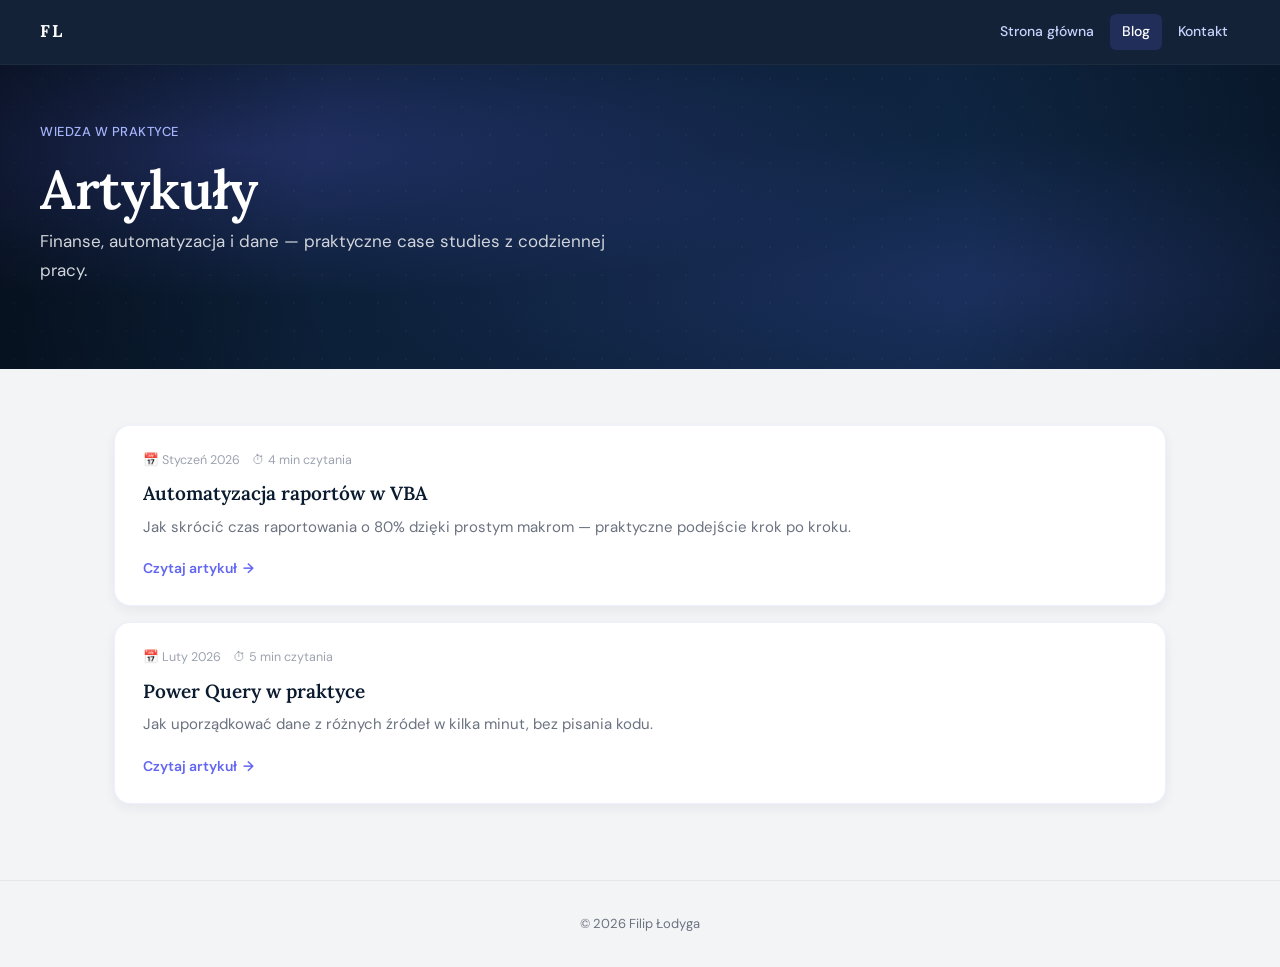
==== blog.html @ 4cefb719 "Add files via upload" ====
<!DOCTYPE html>
<html lang="pl">
<head>
    <meta charset="UTF-8">
    <meta name="viewport" content="width=device-width, initial-scale=1.0">
    <title>Blog | Filip Łodyga</title>
    <link rel="stylesheet" href="style.css">
</head>
<body>

<nav>
    <a href="index.html" class="logo">FL</a>
    <div class="menu" id="nav-menu">
        <a href="index.html">Strona główna</a>
        <a href="blog.html" class="active">Blog</a>
        <a href="index.html#contact">Kontakt</a>
    </div>
    <button class="nav-toggle" id="nav-toggle" aria-label="Otwórz menu">
        <span></span><span></span><span></span>
    </button>
</nav>

<header class="hero" style="padding: 56px 40px 52px;">
    <div class="hero-content">
        <p class="subtitle">Wiedza w praktyce</p>
        <h1>Artykuły</h1>
        <p class="hero-desc">Finanse, automatyzacja i dane — praktyczne case studies z codziennej pracy.</p>
    </div>
</header>

<section>
    <div class="blog-list">

        <div class="post-card fade-in">
            <div class="post-card-body">
                <div class="post-meta">
                    <span>📅 Styczeń 2026</span>
                    <span>⏱ 4 min czytania</span>
                </div>
                <h3>Automatyzacja raportów w VBA</h3>
                <p>Jak skrócić czas raportowania o 80% dzięki prostym makrom — praktyczne podejście krok po kroku.</p>
                <a href="posts/post1.html" class="read-more">Czytaj artykuł</a>
            </div>
        </div>

        <div class="post-card fade-in">
            <div class="post-card-body">
                <div class="post-meta">
                    <span>📅 Luty 2026</span>
                    <span>⏱ 5 min czytania</span>
                </div>
                <h3>Power Query w praktyce</h3>
                <p>Jak uporządkować dane z różnych źródeł w kilka minut, bez pisania kodu.</p>
                <a href="posts/post2.html" class="read-more">Czytaj artykuł</a>
            </div>
        </div>

    </div>
</section>

<footer>
    © 2026 Filip Łodyga
</footer>

<a href="#" class="back-to-top" id="back-to-top" aria-label="Wróć na górę">↑</a>

<script>
    const toggle = document.getElementById('nav-toggle');
    const menu = document.getElementById('nav-menu');
    toggle.addEventListener('click', () => menu.classList.toggle('open'));
    menu.querySelectorAll('a').forEach(l => l.addEventListener('click', () => menu.classList.remove('open')));

    const backBtn = document.getElementById('back-to-top');
    window.addEventListener('scroll', () => backBtn.classList.toggle('visible', window.scrollY > 300));

    const obs = new IntersectionObserver(entries => {
        entries.forEach((e, i) => {
            if (e.isIntersecting) { setTimeout(() => e.target.classList.add('visible'), i * 100); obs.unobserve(e.target); }
        });
    }, { threshold: 0.1 });
    document.querySelectorAll('.fade-in').forEach(el => obs.observe(el));
</script>

</body>
</html>
---- style.css ----
/* =========================
   FONTS
========================= */
@import url('https://fonts.googleapis.com/css2?family=Lora:ital,wght@0,400;0,600;1,400&family=DM+Sans:wght@300;400;500;600&display=swap');

/* =========================
   VARIABLES
========================= */
:root {
    --navy:   #0A1A2F;
    --navy2:  #102a4a;
    --indigo: #6366F1;
    --indigo-dark: #4f46e5;
    --bg:     #F3F4F6;
    --white:  #ffffff;
    --muted:  #6b7280;
    --border: rgba(99,102,241,0.10);
    --shadow-sm: 0 4px 12px rgba(10,26,47,0.06);
    --shadow-md: 0 10px 30px rgba(10,26,47,0.09);
    --shadow-lg: 0 18px 48px rgba(10,26,47,0.13);
    --radius-sm: 10px;
    --radius-md: 16px;
    --radius-lg: 22px;
    --transition: 0.28s cubic-bezier(0.4, 0, 0.2, 1);
}

/* =========================
   RESET & BASE
========================= */
*, *::before, *::after {
    box-sizing: border-box;
}

html {
    scroll-behavior: smooth;
}

body {
    margin: 0;
    font-family: 'DM Sans', 'Segoe UI', sans-serif;
    background: var(--bg);
    color: var(--navy);
    line-height: 1.7;
    font-size: 16px;
}

/* =========================
   NAV
========================= */
nav {
    position: sticky;
    top: 0;
    background: rgba(10, 26, 47, 0.96);
    backdrop-filter: blur(12px);
    -webkit-backdrop-filter: blur(12px);
    padding: 14px 40px;
    display: flex;
    justify-content: space-between;
    align-items: center;
    z-index: 1000;
    border-bottom: 1px solid rgba(255,255,255,0.04);
}

.logo {
    color: white;
    font-weight: 700;
    font-size: 17px;
    letter-spacing: 2px;
    font-family: 'Lora', Georgia, serif;
    text-decoration: none;
}

.menu {
    display: flex;
    align-items: center;
    gap: 4px;
}

.menu a {
    color: #c7d2fe;
    padding: 6px 12px;
    border-radius: 6px;
    text-decoration: none;
    font-size: 14px;
    font-weight: 500;
    transition: var(--transition);
}

.menu a:hover,
.menu a.active {
    color: white;
    background: rgba(99,102,241,0.18);
}

/* Hamburger (mobile) */
.nav-toggle {
    display: none;
    flex-direction: column;
    gap: 5px;
    cursor: pointer;
    padding: 4px;
    background: none;
    border: none;
}

.nav-toggle span {
    display: block;
    width: 22px;
    height: 2px;
    background: white;
    border-radius: 2px;
    transition: var(--transition);
}

/* =========================
   HERO
========================= */
.hero {
    position: relative;
    padding: 80px 40px 72px;
    background:
        radial-gradient(ellipse at 18% 28%, rgba(99,102,241,0.25), transparent 48%),
        radial-gradient(ellipse at 80% 72%, rgba(99,102,241,0.16), transparent 48%),
        linear-gradient(130deg, #0A1A2F 0%, #102a4a 100%);
    color: white;
    overflow: hidden;
}

.hero::before {
    content: "";
    position: absolute;
    inset: 0;
    background-image: radial-gradient(rgba(255,255,255,0.03) 1px, transparent 1px);
    background-size: 28px 28px;
    pointer-events: none;
}

.hero::after {
    content: "";
    position: absolute;
    inset: 0;
    background: radial-gradient(circle at center, transparent 50%, rgba(0,0,0,0.4));
    pointer-events: none;
}

.hero-content {
    position: relative;
    z-index: 1;
    max-width: 700px;
}

.hero h1 {
    font-family: 'Lora', Georgia, serif;
    font-size: clamp(36px, 5vw, 54px);
    margin: 0 0 6px;
    font-weight: 600;
    letter-spacing: -0.5px;
    line-height: 1.15;
}

.subtitle {
    font-size: 16px;
    color: #a5b4fc;
    letter-spacing: 0.5px;
    font-weight: 500;
    margin: 0 0 16px;
    text-transform: uppercase;
    font-size: 13px;
}

.hero-desc {
    margin: 0 0 32px;
    max-width: 580px;
    color: #d1d5db;
    font-size: 17px;
    line-height: 1.7;
}

.hero-actions {
    display: flex;
    gap: 12px;
    flex-wrap: wrap;
}

.btn-primary {
    display: inline-block;
    padding: 12px 24px;
    background: var(--indigo);
    color: white;
    border-radius: var(--radius-sm);
    text-decoration: none;
    font-weight: 600;
    font-size: 15px;
    transition: var(--transition);
    border: 2px solid transparent;
}

.btn-primary:hover {
    background: var(--indigo-dark);
    transform: translateY(-2px);
    box-shadow: 0 8px 24px rgba(99,102,241,0.4);
}

.btn-outline {
    display: inline-block;
    padding: 12px 24px;
    background: transparent;
    color: white;
    border-radius: var(--radius-sm);
    text-decoration: none;
    font-weight: 600;
    font-size: 15px;
    border: 2px solid rgba(255,255,255,0.25);
    transition: var(--transition);
}

.btn-outline:hover {
    border-color: rgba(255,255,255,0.6);
    background: rgba(255,255,255,0.07);
}

/* =========================
   SECTIONS
========================= */
section {
    max-width: 1100px;
    margin: 0 auto;
    padding: 56px 24px;
}

section + section {
    padding-top: 0;
}

/* =========================
   HEADINGS
========================= */
h2 {
    font-family: 'Lora', Georgia, serif;
    font-size: 26px;
    font-weight: 600;
    margin: 0 0 24px;
    color: var(--navy);
    letter-spacing: -0.3px;
}

h3 {
    font-size: 16px;
    font-weight: 600;
    margin: 0 0 8px;
}

/* =========================
   CARDS
========================= */
.card {
    background: var(--white);
    padding: 24px;
    border-radius: var(--radius-md);
    border: 1px solid var(--border);
    box-shadow: var(--shadow-sm);
    transition: var(--transition);
}

.card:hover {
    transform: translateY(-3px);
    box-shadow: var(--shadow-md);
    border-color: rgba(99,102,241,0.18);
}

.card p {
    margin: 0 0 12px;
    color: #374151;
}

.card p:last-child {
    margin-bottom: 0;
}

/* =========================
   PANEL (alias)
========================= */
.panel {
    background: var(--white);
    padding: 32px;
    border-radius: var(--radius-lg);
    box-shadow: var(--shadow-md);
    border: 1px solid var(--border);
}

/* =========================
   GRID
========================= */
.grid {
    display: grid;
    grid-template-columns: repeat(auto-fit, minmax(220px, 1fr));
    gap: 16px;
}

/* =========================
   ABOUT SECTION
========================= */
#about .card {
    font-size: 15.5px;
    line-height: 1.75;
}

/* =========================
   SKILLS
========================= */
.skills {
    display: flex;
    flex-wrap: wrap;
    gap: 8px;
}

.skills span {
    background: #eef0f8;
    color: var(--navy);
    padding: 7px 14px;
    border-radius: 8px;
    font-size: 13.5px;
    font-weight: 500;
    border: 1px solid var(--border);
    cursor: default;
    transition: var(--transition);
}

.skills span:hover {
    background: var(--indigo);
    color: white;
    transform: translateY(-2px);
    box-shadow: 0 4px 12px rgba(99,102,241,0.3);
    border-color: transparent;
}

/* =========================
   BLOG LIST
========================= */
.blog-list {
    display: grid;
    gap: 16px;
}

.post-card {
    background: var(--white);
    padding: 24px 28px;
    border-radius: var(--radius-md);
    border: 1px solid var(--border);
    box-shadow: var(--shadow-sm);
    transition: var(--transition);
    display: flex;
    justify-content: space-between;
    align-items: flex-start;
    gap: 20px;
}

.post-card:hover {
    transform: translateY(-3px);
    border-color: rgba(99,102,241,0.25);
    box-shadow: var(--shadow-md);
}

.post-card-body {
    flex: 1;
}

.post-card h3 {
    font-family: 'Lora', Georgia, serif;
    font-size: 19px;
    font-weight: 600;
    margin: 0 0 8px;
    color: var(--navy);
    line-height: 1.35;
}

.post-card p {
    margin: 0 0 14px;
    color: var(--muted);
    font-size: 15px;
}

.post-meta {
    font-size: 12.5px;
    color: #9ca3af;
    margin-bottom: 10px !important;
    display: flex;
    gap: 12px;
}

.post-card a.read-more {
    display: inline-flex;
    align-items: center;
    gap: 6px;
    color: var(--indigo);
    text-decoration: none;
    font-weight: 600;
    font-size: 14px;
    transition: var(--transition);
}

.post-card a.read-more:hover {
    gap: 10px;
}

.post-card a.read-more::after {
    content: "→";
    transition: var(--transition);
}

/* =========================
   CONTACT
========================= */
.contact {
    display: flex;
    align-items: center;
    gap: 32px;
    flex-wrap: wrap;
}

.contact-info {
    flex: 1;
    min-width: 220px;
}

.contact-info p {
    margin: 0 0 10px;
    font-size: 15.5px;
}

.contact a.linkedin-btn {
    display: inline-block;
    margin-top: 6px;
    padding: 11px 20px;
    background: var(--indigo);
    color: white;
    border-radius: var(--radius-sm);
    text-decoration: none;
    font-weight: 600;
    font-size: 14px;
    transition: var(--transition);
}

.contact a.linkedin-btn:hover {
    background: var(--indigo-dark);
    transform: translateY(-2px);
    box-shadow: 0 6px 20px rgba(99,102,241,0.35);
}

/* =========================
   ARTICLE (POST PAGES)
========================= */
.article-header {
    background: linear-gradient(130deg, #0A1A2F, #102a4a);
    color: white;
    padding: 56px 40px 48px;
    position: relative;
    overflow: hidden;
}

.article-header::before {
    content: "";
    position: absolute;
    inset: 0;
    background-image: radial-gradient(rgba(255,255,255,0.025) 1px, transparent 1px);
    background-size: 28px 28px;
    pointer-events: none;
}

.article-header .breadcrumb {
    position: relative;
    z-index: 1;
    font-size: 13px;
    color: #a5b4fc;
    margin-bottom: 18px;
    display: flex;
    gap: 8px;
    align-items: center;
}

.article-header .breadcrumb a {
    color: #a5b4fc;
    text-decoration: none;
    transition: var(--transition);
}

.article-header .breadcrumb a:hover { color: white; }

.article-header h1 {
    position: relative;
    z-index: 1;
    font-family: 'Lora', Georgia, serif;
    font-size: clamp(26px, 4vw, 38px);
    font-weight: 600;
    margin: 0 0 14px;
    max-width: 720px;
    line-height: 1.25;
}

.article-header .article-meta {
    position: relative;
    z-index: 1;
    color: #9ca3af;
    font-size: 13.5px;
    display: flex;
    gap: 16px;
}

.article-body {
    max-width: 740px;
    margin: 0 auto;
    padding: 52px 24px 80px;
}

.article-body p {
    font-size: 16.5px;
    color: #374151;
    line-height: 1.8;
    margin: 0 0 20px;
}

.article-body h3 {
    font-family: 'Lora', Georgia, serif;
    font-size: 21px;
    font-weight: 600;
    margin: 40px 0 14px;
    color: var(--navy);
}

.article-body h3:first-of-type {
    margin-top: 8px;
}

/* Result highlight box */
.result-box {
    background: linear-gradient(135deg, #eef2ff, #f0fdf4);
    border: 1px solid rgba(99,102,241,0.18);
    border-radius: var(--radius-md);
    padding: 20px 24px;
    margin: 32px 0;
}

.result-box p {
    margin: 0;
    font-weight: 500;
    color: var(--navy);
    font-size: 16px !important;
}

/* =========================
   PROGRESS BAR (ARTICLES)
========================= */
.reading-progress {
    position: fixed;
    top: 0;
    left: 0;
    height: 3px;
    background: var(--indigo);
    z-index: 9999;
    transition: width 0.1s linear;
    width: 0%;
}

/* =========================
   BACK TO TOP
========================= */
.back-to-top {
    position: fixed;
    bottom: 32px;
    right: 32px;
    width: 44px;
    height: 44px;
    background: var(--navy);
    color: white;
    border: none;
    border-radius: 50%;
    cursor: pointer;
    font-size: 18px;
    display: flex;
    align-items: center;
    justify-content: center;
    opacity: 0;
    transform: translateY(12px);
    transition: var(--transition);
    box-shadow: 0 4px 16px rgba(10,26,47,0.25);
    z-index: 500;
    text-decoration: none;
}

.back-to-top.visible {
    opacity: 1;
    transform: translateY(0);
}

.back-to-top:hover {
    background: var(--indigo);
}

/* =========================
   FADE-IN ANIMATION
========================= */
.fade-in {
    opacity: 0;
    transform: translateY(20px);
    transition: opacity 0.55s ease, transform 0.55s ease;
}

.fade-in.visible {
    opacity: 1;
    transform: translateY(0);
}

/* =========================
   FOOTER
========================= */
footer {
    text-align: center;
    padding: 32px 24px;
    font-size: 13px;
    color: var(--muted);
    border-top: 1px solid #e5e7eb;
    margin-top: 20px;
}

/* =========================
   RESPONSIVE — TABLET
========================= */
@media (max-width: 768px) {
    nav {
        padding: 14px 20px;
    }

    .menu {
        display: none;
        flex-direction: column;
        position: absolute;
        top: 56px;
        left: 0;
        right: 0;
        background: rgba(10,26,47,0.98);
        padding: 16px 20px 20px;
        gap: 2px;
        border-bottom: 1px solid rgba(255,255,255,0.06);
    }

    .menu.open {
        display: flex;
    }

    .menu a {
        padding: 10px 14px;
        width: 100%;
    }

    .nav-toggle {
        display: flex;
    }

    .hero {
        padding: 56px 20px 52px;
    }

    .hero h1 {
        font-size: 34px;
    }

    section {
        padding: 40px 16px;
    }

    .post-card {
        flex-direction: column;
        gap: 12px;
    }

    .contact {
        flex-direction: column;
        gap: 16px;
    }

    .article-header {
        padding: 40px 20px 36px;
    }

    .back-to-top {
        bottom: 20px;
        right: 20px;
    }
}

/* =========================
   RESPONSIVE — MOBILE
========================= */
@media (max-width: 480px) {
    .hero-actions {
        flex-direction: column;
    }

    .btn-primary,
    .btn-outline {
        text-align: center;
    }

    h2 {
        font-size: 22px;
    }

    .grid {
        grid-template-columns: 1fr;
    }
}
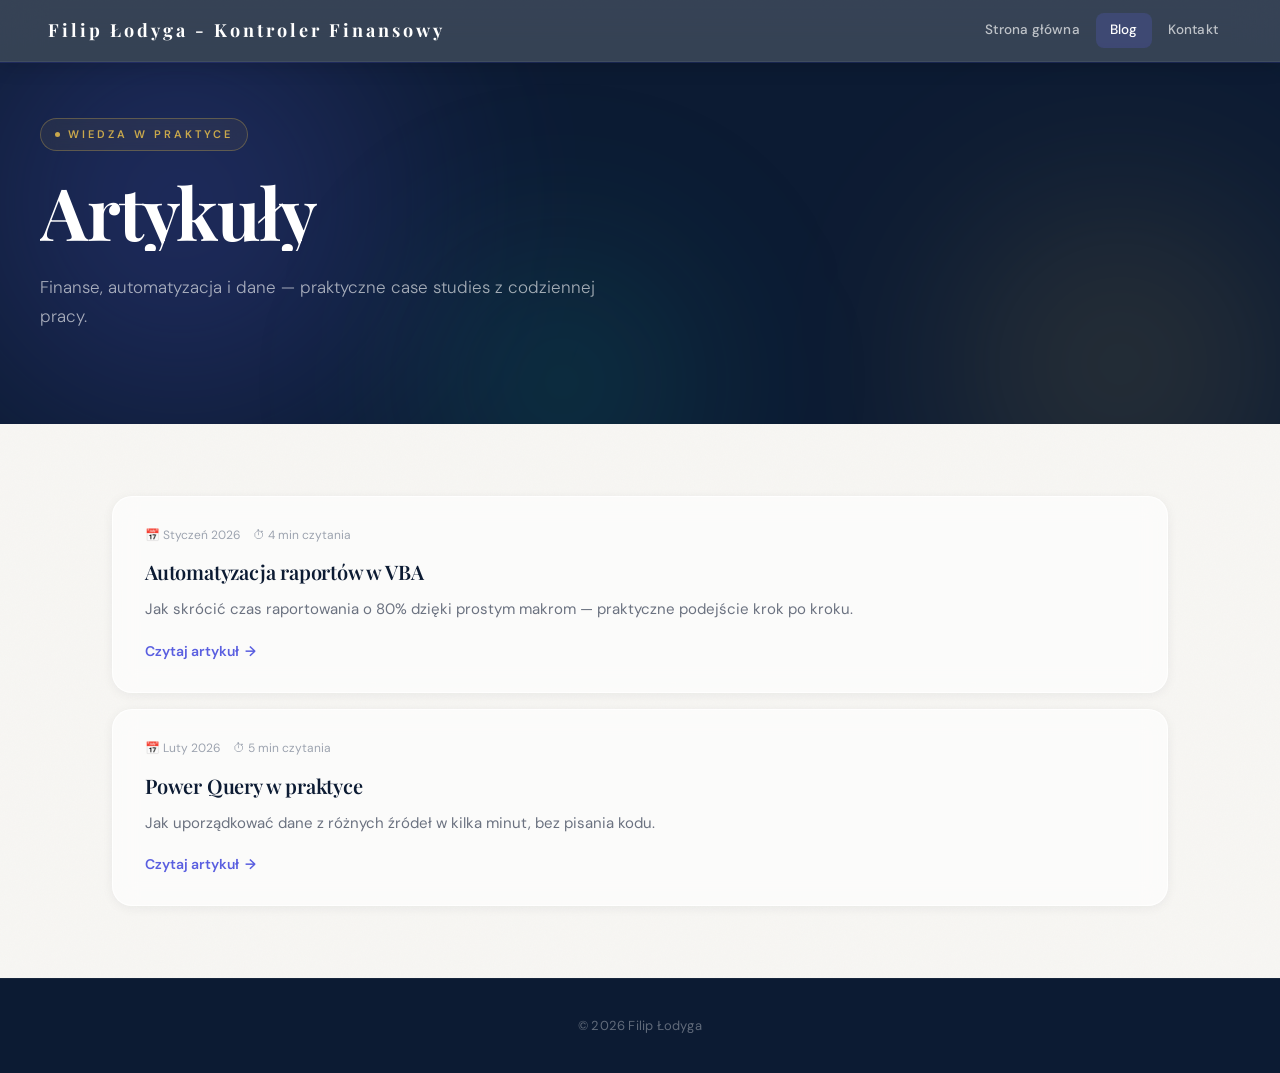
==== commit a1b59abd: "Update blog.html" ====
--- a/blog.html
+++ b/blog.html
@@ -9,7 +9,7 @@
 <body>
 
 <nav>
-    <a href="index.html" class="logo">FL</a>
+    <a href="index.html" class="logo">Filip Łodyga - Kontroler Finansowy</a>
     <div class="menu" id="nav-menu">
         <a href="index.html">Strona główna</a>
         <a href="blog.html" class="active">Blog</a>
--- a/style.css
+++ b/style.css
@@ -1,711 +1,1066 @@
-/* =========================
-   FONTS
-========================= */
-@import url('https://fonts.googleapis.com/css2?family=Lora:ital,wght@0,400;0,600;1,400&family=DM+Sans:wght@300;400;500;600&display=swap');
-
-/* =========================
-   VARIABLES
-========================= */
+/* ═══════════════════════════════════════════════════════════════
+   FONTS — Playfair Display + DM Sans (refined editorial pairing)
+═══════════════════════════════════════════════════════════════ */
+@import url('https://fonts.googleapis.com/css2?family=Playfair+Display:ital,wght@0,500;0,700;1,500&family=DM+Sans:opsz,wght@9..40,300;9..40,400;9..40,500;9..40,600&display=swap');
+
+/* ═══════════════════════════════════════════════════════════════
+   DESIGN TOKENS
+═══════════════════════════════════════════════════════════════ */
 :root {
-    --navy:   #0A1A2F;
-    --navy2:  #102a4a;
-    --indigo: #6366F1;
-    --indigo-dark: #4f46e5;
-    --bg:     #F3F4F6;
-    --white:  #ffffff;
-    --muted:  #6b7280;
-    --border: rgba(99,102,241,0.10);
-    --shadow-sm: 0 4px 12px rgba(10,26,47,0.06);
-    --shadow-md: 0 10px 30px rgba(10,26,47,0.09);
-    --shadow-lg: 0 18px 48px rgba(10,26,47,0.13);
-    --radius-sm: 10px;
-    --radius-md: 16px;
-    --radius-lg: 22px;
-    --transition: 0.28s cubic-bezier(0.4, 0, 0.2, 1);
-}
-
-/* =========================
-   RESET & BASE
-========================= */
-*, *::before, *::after {
-    box-sizing: border-box;
-}
-
-html {
-    scroll-behavior: smooth;
-}
-
+    /* Core palette */
+    --ink:      #0C1B33;
+    --ink2:     #162840;
+    --bg:       #F7F6F3;           /* warm off-white, not cold gray */
+    --surface:  #FFFFFF;
+    --muted:    #6B7280;
+    --faint:    #ECEEF4;
+
+    /* Accents */
+    --indigo:       #5A5FE0;
+    --indigo-glow:  rgba(90,95,224,0.18);
+    --indigo-dark:  #4548C4;
+    --gold:         #C9A84C;       /* consulting premium accent */
+    --gold-light:   rgba(201,168,76,0.15);
+
+    /* Glass */
+    --glass-bg:     rgba(255,255,255,0.60);
+    --glass-border: rgba(255,255,255,0.80);
+
+    /* Shadows */
+    --sh-sm:  0 2px 12px rgba(12,27,51,0.06);
+    --sh-md:  0 8px 32px rgba(12,27,51,0.10);
+    --sh-lg:  0 20px 56px rgba(12,27,51,0.14);
+    --sh-xl:  0 32px 80px rgba(12,27,51,0.18);
+
+    /* Shape */
+    --r-sm:   8px;
+    --r-md:   14px;
+    --r-lg:   20px;
+    --r-xl:   28px;
+
+    /* Easing */
+    --ease:   cubic-bezier(0.4, 0, 0.2, 1);
+    --ease-out: cubic-bezier(0.0, 0, 0.2, 1);
+    --spring: cubic-bezier(0.34, 1.56, 0.64, 1);
+    --t:      0.30s;
+    --ts:     0.22s;
+}
+
+/* ═══════════════════════════════════════════════════════════════
+   RESET
+═══════════════════════════════════════════════════════════════ */
+*, *::before, *::after { box-sizing: border-box; margin: 0; padding: 0; }
+html { scroll-behavior: smooth; font-size: 16px; }
+
+/* ═══════════════════════════════════════════════════════════════
+   BODY — warm textured background
+═══════════════════════════════════════════════════════════════ */
 body {
-    margin: 0;
     font-family: 'DM Sans', 'Segoe UI', sans-serif;
-    background: var(--bg);
-    color: var(--navy);
+    background-color: var(--bg);
+    /* Subtle noise grain via SVG */
+    background-image:
+        url("data:image/svg+xml,%3Csvg xmlns='http://www.w3.org/2000/svg' width='300' height='300'%3E%3Cfilter id='n'%3E%3CfeTurbulence type='fractalNoise' baseFrequency='0.72' numOctaves='4' stitchTiles='stitch'/%3E%3C/filter%3E%3Crect width='300' height='300' filter='url(%23n)' opacity='0.025'/%3E%3C/svg%3E");
+    background-size: 300px 300px;
+    color: var(--ink);
     line-height: 1.7;
-    font-size: 16px;
-}
-
-/* =========================
-   NAV
-========================= */
+    -webkit-font-smoothing: antialiased;
+    -moz-osx-font-smoothing: grayscale;
+}
+
+/* ═══════════════════════════════════════════════════════════════
+   SELECTION COLOUR
+═══════════════════════════════════════════════════════════════ */
+::selection {
+    background: var(--indigo);
+    color: white;
+}
+
+/* ═══════════════════════════════════════════════════════════════
+   NAV — frosted glass
+═══════════════════════════════════════════════════════════════ */
 nav {
     position: sticky;
     top: 0;
-    background: rgba(10, 26, 47, 0.96);
-    backdrop-filter: blur(12px);
-    -webkit-backdrop-filter: blur(12px);
-    padding: 14px 40px;
+    z-index: 1000;
+    padding: 0 48px;
+    height: 62px;
     display: flex;
     justify-content: space-between;
     align-items: center;
-    z-index: 1000;
-    border-bottom: 1px solid rgba(255,255,255,0.04);
+    /* Frosted glass */
+    background: rgba(12, 27, 51, 0.82);
+    backdrop-filter: blur(20px) saturate(160%);
+    -webkit-backdrop-filter: blur(20px) saturate(160%);
+    border-bottom: 1px solid rgba(255,255,255,0.06);
+    /* Subtle bottom glow line */
+    box-shadow: 0 1px 0 rgba(90,95,224,0.18), 0 4px 20px rgba(0,0,0,0.15);
+    transition: background var(--t) var(--ease);
 }
 
 .logo {
-    color: white;
+    font-family: 'Playfair Display', Georgia, serif;
+    font-size: 18px;
     font-weight: 700;
-    font-size: 17px;
-    letter-spacing: 2px;
-    font-family: 'Lora', Georgia, serif;
+    letter-spacing: 3px;
+    color: #fff;
     text-decoration: none;
-}
+    /* Gold underline on hover */
+    position: relative;
+}
+.logo::after {
+    content: '';
+    position: absolute;
+    bottom: -2px; left: 0; right: 0;
+    height: 1.5px;
+    background: var(--gold);
+    transform: scaleX(0);
+    transform-origin: left;
+    transition: transform var(--t) var(--spring);
+}
+.logo:hover::after { transform: scaleX(1); }
 
 .menu {
     display: flex;
     align-items: center;
-    gap: 4px;
-}
-
+    gap: 2px;
+}
 .menu a {
-    color: #c7d2fe;
-    padding: 6px 12px;
-    border-radius: 6px;
+    color: rgba(255,255,255,0.68);
+    padding: 6px 14px;
+    border-radius: var(--r-sm);
     text-decoration: none;
-    font-size: 14px;
+    font-size: 13.5px;
     font-weight: 500;
-    transition: var(--transition);
-}
-
-.menu a:hover,
+    letter-spacing: 0.2px;
+    transition: color var(--ts) var(--ease), background var(--ts) var(--ease);
+}
+.menu a:hover {
+    color: #fff;
+    background: rgba(255,255,255,0.08);
+}
 .menu a.active {
-    color: white;
-    background: rgba(99,102,241,0.18);
-}
-
-/* Hamburger (mobile) */
+    color: #fff;
+    background: rgba(90,95,224,0.22);
+}
+
+/* Hamburger */
 .nav-toggle {
     display: none;
     flex-direction: column;
     gap: 5px;
     cursor: pointer;
-    padding: 4px;
+    padding: 6px;
     background: none;
     border: none;
 }
-
 .nav-toggle span {
     display: block;
-    width: 22px;
-    height: 2px;
-    background: white;
+    width: 22px; height: 2px;
+    background: rgba(255,255,255,0.85);
     border-radius: 2px;
-    transition: var(--transition);
-}
-
-/* =========================
-   HERO
-========================= */
+    transition: transform var(--t) var(--ease), opacity var(--t) var(--ease);
+}
+
+/* ═══════════════════════════════════════════════════════════════
+   HERO — Aurora animated background
+═══════════════════════════════════════════════════════════════ */
 .hero {
     position: relative;
-    padding: 80px 40px 72px;
-    background:
-        radial-gradient(ellipse at 18% 28%, rgba(99,102,241,0.25), transparent 48%),
-        radial-gradient(ellipse at 80% 72%, rgba(99,102,241,0.16), transparent 48%),
-        linear-gradient(130deg, #0A1A2F 0%, #102a4a 100%);
+    padding: 96px 48px 88px;
+    background: var(--ink);
     color: white;
     overflow: hidden;
-}
-
+    isolation: isolate;
+}
+
+/* Aurora orbs — animated blobs */
+.hero::before,
+.hero::after {
+    content: "";
+    position: absolute;
+    border-radius: 50%;
+    filter: blur(80px);
+    opacity: 0.55;
+    pointer-events: none;
+}
+/* Primary orb — indigo */
 .hero::before {
+    width: 680px; height: 680px;
+    background: radial-gradient(circle, rgba(90,95,224,0.55) 0%, transparent 70%);
+    top: -200px; left: -160px;
+    animation: orb-drift-a 14s ease-in-out infinite alternate;
+}
+/* Secondary orb — gold */
+.hero::after {
+    width: 520px; height: 520px;
+    background: radial-gradient(circle, rgba(201,168,76,0.35) 0%, transparent 70%);
+    bottom: -200px; right: -100px;
+    animation: orb-drift-b 18s ease-in-out infinite alternate;
+}
+
+@keyframes orb-drift-a {
+    0%   { transform: translate(0,    0   ) scale(1);    }
+    50%  { transform: translate(80px, 40px) scale(1.12); }
+    100% { transform: translate(40px, -40px) scale(0.94); }
+}
+@keyframes orb-drift-b {
+    0%   { transform: translate(0,    0   ) scale(1);    }
+    50%  { transform: translate(-60px, -30px) scale(1.08); }
+    100% { transform: translate(-20px,  60px) scale(0.96); }
+}
+
+/* Third orb — teal */
+.hero-content::before {
     content: "";
+    position: absolute;
+    width: 400px; height: 400px;
+    background: radial-gradient(circle, rgba(20,180,160,0.20) 0%, transparent 70%);
+    top: 30%; right: 5%;
+    border-radius: 50%;
+    filter: blur(80px);
+    pointer-events: none;
+    animation: orb-drift-c 22s ease-in-out infinite alternate;
+}
+@keyframes orb-drift-c {
+    0%   { transform: translate(0, 0) scale(1); }
+    100% { transform: translate(-50px, 30px) scale(1.15); }
+}
+
+/* Grain overlay on hero */
+.hero-grain {
+    position: absolute;
+    inset: 0;
+    background-image: url("data:image/svg+xml,%3Csvg xmlns='http://www.w3.org/2000/svg' width='200' height='200'%3E%3Cfilter id='n'%3E%3CfeTurbulence type='fractalNoise' baseFrequency='0.80' numOctaves='4' stitchTiles='stitch'/%3E%3C/filter%3E%3Crect width='200' height='200' filter='url(%23n)' opacity='0.06'/%3E%3C/svg%3E");
+    background-size: 200px 200px;
+    pointer-events: none;
+    z-index: 1;
+}
+
+/* Fine dot grid */
+.hero::before {
+    /* merge dot grid into orb via layered bg on the content wrapper */
+}
+
+.hero-content {
+    position: relative;
+    z-index: 2;
+    max-width: 760px;
+}
+
+/* Animated tag line */
+.subtitle {
+    display: inline-flex;
+    align-items: center;
+    gap: 8px;
+    font-size: 11px;
+    font-weight: 600;
+    letter-spacing: 3px;
+    text-transform: uppercase;
+    color: var(--gold);
+    margin-bottom: 22px;
+    padding: 6px 14px;
+    border: 1px solid rgba(201,168,76,0.35);
+    border-radius: 100px;
+    background: rgba(201,168,76,0.08);
+    backdrop-filter: blur(8px);
+    animation: badge-in 0.8s var(--ease-out) both;
+}
+.subtitle::before {
+    content: '';
+    width: 5px; height: 5px;
+    background: var(--gold);
+    border-radius: 50%;
+    animation: pulse-gold 2.4s ease-in-out infinite;
+}
+@keyframes pulse-gold {
+    0%, 100% { box-shadow: 0 0 0 0 rgba(201,168,76,0.6); }
+    50%       { box-shadow: 0 0 0 5px rgba(201,168,76,0); }
+}
+@keyframes badge-in {
+    from { opacity: 0; transform: translateY(12px); }
+    to   { opacity: 1; transform: translateY(0); }
+}
+
+.hero h1 {
+    font-family: 'Playfair Display', Georgia, serif;
+    font-size: clamp(42px, 6vw, 72px);
+    font-weight: 700;
+    line-height: 1.08;
+    letter-spacing: -1.5px;
+    margin-bottom: 22px;
+    /* Gradient text */
+    background: linear-gradient(135deg, #ffffff 40%, rgba(255,255,255,0.65));
+    -webkit-background-clip: text;
+    -webkit-text-fill-color: transparent;
+    background-clip: text;
+    animation: hero-h1-in 0.9s 0.15s var(--ease-out) both;
+}
+@keyframes hero-h1-in {
+    from { opacity: 0; transform: translateY(24px); }
+    to   { opacity: 1; transform: translateY(0); }
+}
+
+.hero-desc {
+    max-width: 560px;
+    color: rgba(255,255,255,0.62);
+    font-size: 17px;
+    line-height: 1.75;
+    margin-bottom: 40px;
+    font-weight: 300;
+    animation: hero-desc-in 0.9s 0.28s var(--ease-out) both;
+}
+@keyframes hero-desc-in {
+    from { opacity: 0; transform: translateY(18px); }
+    to   { opacity: 1; transform: translateY(0); }
+}
+
+.hero-actions {
+    display: flex;
+    gap: 14px;
+    flex-wrap: wrap;
+    animation: hero-cta-in 0.9s 0.42s var(--ease-out) both;
+}
+@keyframes hero-cta-in {
+    from { opacity: 0; transform: translateY(14px); }
+    to   { opacity: 1; transform: translateY(0); }
+}
+
+/* Typewriter cursor */
+#typed-word { color: rgba(255,255,255,0.75); }
+#typed-word::after {
+    content: '|';
+    color: var(--gold);
+    animation: blink 0.75s step-end infinite;
+    font-weight: 300;
+}
+@keyframes blink { 0%,100%{opacity:1} 50%{opacity:0} }
+
+/* ═══════════════════════════════════════════════════════════════
+   BUTTONS
+═══════════════════════════════════════════════════════════════ */
+.btn-primary {
+    display: inline-flex;
+    align-items: center;
+    gap: 8px;
+    padding: 13px 28px;
+    background: var(--indigo);
+    color: #fff;
+    border-radius: var(--r-sm);
+    text-decoration: none;
+    font-weight: 600;
+    font-size: 14.5px;
+    letter-spacing: 0.2px;
+    transition: transform var(--ts) var(--spring), box-shadow var(--ts) var(--ease), background var(--ts) var(--ease);
+    border: none;
+    cursor: pointer;
+}
+.btn-primary:hover {
+    background: var(--indigo-dark);
+    transform: translateY(-2px) scale(1.02);
+    box-shadow: 0 10px 32px rgba(90,95,224,0.45);
+}
+.btn-primary:active { transform: translateY(0) scale(0.99); }
+
+.btn-outline {
+    display: inline-flex;
+    align-items: center;
+    gap: 8px;
+    padding: 13px 28px;
+    background: transparent;
+    color: rgba(255,255,255,0.85);
+    border-radius: var(--r-sm);
+    text-decoration: none;
+    font-weight: 500;
+    font-size: 14.5px;
+    border: 1px solid rgba(255,255,255,0.22);
+    backdrop-filter: blur(8px);
+    transition: border-color var(--ts) var(--ease), background var(--ts) var(--ease), transform var(--ts) var(--spring);
+}
+.btn-outline:hover {
+    border-color: rgba(255,255,255,0.55);
+    background: rgba(255,255,255,0.07);
+    transform: translateY(-2px);
+}
+
+/* ═══════════════════════════════════════════════════════════════
+   SECTIONS
+═══════════════════════════════════════════════════════════════ */
+section {
+    max-width: 1120px;
+    margin: 0 auto;
+    padding: 72px 32px;
+}
+section + section { padding-top: 16px; }
+
+/* ═══════════════════════════════════════════════════════════════
+   HEADINGS
+═══════════════════════════════════════════════════════════════ */
+h2 {
+    font-family: 'Playfair Display', Georgia, serif;
+    font-size: 30px;
+    font-weight: 700;
+    letter-spacing: -0.5px;
+    color: var(--ink);
+    margin-bottom: 32px;
+    position: relative;
+    padding-bottom: 18px;
+}
+/* Gold underline accent */
+h2::after {
+    content: '';
+    position: absolute;
+    left: 0; bottom: 0;
+    width: 36px; height: 2.5px;
+    background: linear-gradient(90deg, var(--gold), rgba(201,168,76,0));
+    border-radius: 2px;
+}
+h3 {
+    font-family: 'Playfair Display', Georgia, serif;
+    font-size: 17px;
+    font-weight: 600;
+    margin-bottom: 10px;
+    color: var(--ink);
+    letter-spacing: -0.2px;
+}
+
+/* ═══════════════════════════════════════════════════════════════
+   CARDS — glassmorphism with animated border
+═══════════════════════════════════════════════════════════════ */
+.card {
+    position: relative;
+    background: var(--glass-bg);
+    backdrop-filter: blur(16px);
+    -webkit-backdrop-filter: blur(16px);
+    border: 1px solid var(--glass-border);
+    border-radius: var(--r-lg);
+    padding: 28px;
+    box-shadow: var(--sh-sm);
+    transition:
+        transform var(--ts) var(--spring),
+        box-shadow var(--t)  var(--ease),
+        border-color var(--t) var(--ease);
+    overflow: hidden;
+}
+
+/* Shine sweep on hover */
+.card::before {
+    content: '';
+    position: absolute;
+    top: 0; left: -120%;
+    width: 60%; height: 100%;
+    background: linear-gradient(105deg, transparent 40%, rgba(255,255,255,0.25) 60%, transparent 80%);
+    transform: skewX(-18deg);
+    transition: left 0.6s var(--ease);
+    pointer-events: none;
+    z-index: 1;
+}
+.card:hover::before { left: 160%; }
+
+.card:hover {
+    transform: translateY(-4px);
+    box-shadow: var(--sh-lg);
+    border-color: rgba(90,95,224,0.22);
+}
+
+.card p { color: #475569; line-height: 1.75; margin-bottom: 14px; }
+.card p:last-child { margin-bottom: 0; }
+
+/* About card gets more padding */
+#about .card {
+    font-size: 15.5px;
+    line-height: 1.78;
+    padding: 36px;
+}
+
+/* ═══════════════════════════════════════════════════════════════
+   SERVICE AREAS — SEO pill
+═══════════════════════════════════════════════════════════════ */
+.service-areas {
+    display: flex;
+    flex-wrap: wrap;
+    align-items: baseline;
+    gap: 8px;
+    margin-top: 24px !important;
+    padding: 14px 18px;
+    background: rgba(90,95,224,0.05);
+    border: 1px solid rgba(90,95,224,0.14);
+    border-left: 3px solid var(--gold);
+    border-radius: 0 var(--r-sm) var(--r-sm) 0;
+    font-size: 13.5px !important;
+    color: #374151 !important;
+}
+.service-areas-label { font-weight: 700; color: var(--ink); white-space: nowrap; }
+.service-areas-list { color: var(--muted); line-height: 1.6; }
+.service-areas-list em { font-style: normal; color: var(--indigo); font-weight: 500; }
+
+address { font-style: normal; }
+address a { color: var(--ink); text-decoration: none; transition: color var(--ts) var(--ease); }
+address a:hover { color: var(--indigo); }
+
+/* ═══════════════════════════════════════════════════════════════
+   STATS — dark banded section
+═══════════════════════════════════════════════════════════════ */
+.stats-section {
+    position: relative;
+    max-width: 100%;
+    padding: 0;
+    background: var(--ink2);
+    overflow: hidden;
+    isolation: isolate;
+}
+
+/* Animated sweep band behind stats */
+.stats-section::before {
+    content: '';
+    position: absolute;
+    inset: 0;
+    background:
+        radial-gradient(ellipse 60% 160% at 15% 50%, rgba(90,95,224,0.18) 0%, transparent 70%),
+        radial-gradient(ellipse 50% 140% at 85% 50%, rgba(201,168,76,0.12) 0%, transparent 70%);
+    pointer-events: none;
+    animation: stats-glow 10s ease-in-out infinite alternate;
+}
+@keyframes stats-glow {
+    from { opacity: 0.7; }
+    to   { opacity: 1.0; }
+}
+
+/* Dot grid on stats */
+.stats-section::after {
+    content: '';
     position: absolute;
     inset: 0;
     background-image: radial-gradient(rgba(255,255,255,0.03) 1px, transparent 1px);
-    background-size: 28px 28px;
+    background-size: 24px 24px;
     pointer-events: none;
 }
 
-.hero::after {
-    content: "";
-    position: absolute;
-    inset: 0;
-    background: radial-gradient(circle at center, transparent 50%, rgba(0,0,0,0.4));
-    pointer-events: none;
-}
-
-.hero-content {
+.stats-grid {
     position: relative;
     z-index: 1;
-    max-width: 700px;
-}
-
-.hero h1 {
-    font-family: 'Lora', Georgia, serif;
-    font-size: clamp(36px, 5vw, 54px);
-    margin: 0 0 6px;
-    font-weight: 600;
-    letter-spacing: -0.5px;
-    line-height: 1.15;
-}
-
-.subtitle {
-    font-size: 16px;
-    color: #a5b4fc;
-    letter-spacing: 0.5px;
-    font-weight: 500;
-    margin: 0 0 16px;
+    max-width: 1120px;
+    margin: 0 auto;
+    display: grid;
+    grid-template-columns: repeat(4, 1fr);
+}
+
+.stat-item {
+    text-align: center;
+    padding: 52px 28px;
+    border-right: 1px solid rgba(255,255,255,0.06);
+    transition: background var(--t) var(--ease);
+}
+.stat-item:hover { background: rgba(255,255,255,0.03); }
+.stat-item:last-child { border-right: none; }
+
+.stat-number-wrap {
+    display: flex;
+    align-items: flex-start;
+    justify-content: center;
+    margin-bottom: 12px;
+}
+.stat-num {
+    font-family: 'Playfair Display', Georgia, serif;
+    font-size: 60px;
+    font-weight: 700;
+    color: #fff;
+    line-height: 1;
+    letter-spacing: -2px;
+}
+.stat-suffix {
+    font-family: 'Playfair Display', Georgia, serif;
+    font-size: 32px;
+    font-weight: 700;
+    color: var(--gold);
+    line-height: 1;
+    margin-top: 10px;
+}
+.stat-label {
+    color: rgba(255,255,255,0.45);
+    font-size: 12.5px;
+    letter-spacing: 0.3px;
+    line-height: 1.65;
     text-transform: uppercase;
-    font-size: 13px;
-}
-
-.hero-desc {
-    margin: 0 0 32px;
-    max-width: 580px;
-    color: #d1d5db;
+}
+
+/* ═══════════════════════════════════════════════════════════════
+   VALUE CAROUSEL
+═══════════════════════════════════════════════════════════════ */
+.value-carousel {
+    display: flex;
+    align-items: center;
+    gap: 14px;
+}
+.carousel-viewport {
+    overflow: hidden;
+    flex: 1;
+    min-width: 0;
+}
+.carousel-track {
+    display: flex;
+    gap: 16px;
+}
+
+/* Value card specifics */
+.value-card {
+    flex-shrink: 0;
+    min-height: 200px;
+    display: flex;
+    flex-direction: column;
+    position: relative;
+}
+.value-card:hover {
+    transform: translateY(-5px) scale(1.02) !important;
+    box-shadow: var(--sh-xl) !important;
+    border-color: rgba(90,95,224,0.20) !important;
+}
+
+/* Card icon */
+.card-icon {
+    width: 50px; height: 50px;
+    background: linear-gradient(135deg, #eef0fb 0%, #e4e6f7 100%);
+    border-radius: 14px;
+    display: flex;
+    align-items: center;
+    justify-content: center;
+    font-size: 22px;
+    margin-bottom: 16px;
+    transition:
+        background var(--t) var(--ease),
+        transform   var(--t) var(--spring);
+    border: 1px solid rgba(90,95,224,0.10);
+    flex-shrink: 0;
+}
+.value-card:hover .card-icon {
+    background: linear-gradient(135deg, var(--indigo), var(--indigo-dark));
+    border-color: transparent;
+    transform: scale(1.10) rotate(-5deg);
+}
+
+/* Carousel controls */
+.carousel-btn {
+    width: 46px; height: 46px;
+    flex-shrink: 0;
+    background: var(--surface);
+    border: 1px solid rgba(12,27,51,0.10);
+    border-radius: 50%;
+    display: flex;
+    align-items: center;
+    justify-content: center;
+    cursor: pointer;
     font-size: 17px;
-    line-height: 1.7;
-}
-
-.hero-actions {
-    display: flex;
-    gap: 12px;
-    flex-wrap: wrap;
-}
-
-.btn-primary {
-    display: inline-block;
-    padding: 12px 24px;
+    color: var(--ink);
+    transition:
+        background var(--ts) var(--ease),
+        color     var(--ts) var(--ease),
+        transform var(--ts) var(--spring),
+        box-shadow var(--ts) var(--ease);
+    box-shadow: var(--sh-sm);
+}
+.carousel-btn:hover {
     background: var(--indigo);
-    color: white;
-    border-radius: var(--radius-sm);
-    text-decoration: none;
-    font-weight: 600;
-    font-size: 15px;
-    transition: var(--transition);
-    border: 2px solid transparent;
-}
-
-.btn-primary:hover {
-    background: var(--indigo-dark);
-    transform: translateY(-2px);
-    box-shadow: 0 8px 24px rgba(99,102,241,0.4);
-}
-
-.btn-outline {
-    display: inline-block;
-    padding: 12px 24px;
-    background: transparent;
-    color: white;
-    border-radius: var(--radius-sm);
-    text-decoration: none;
-    font-weight: 600;
-    font-size: 15px;
-    border: 2px solid rgba(255,255,255,0.25);
-    transition: var(--transition);
-}
-
-.btn-outline:hover {
-    border-color: rgba(255,255,255,0.6);
-    background: rgba(255,255,255,0.07);
-}
-
-/* =========================
-   SECTIONS
-========================= */
-section {
-    max-width: 1100px;
-    margin: 0 auto;
-    padding: 56px 24px;
-}
-
-section + section {
-    padding-top: 0;
-}
-
-/* =========================
-   HEADINGS
-========================= */
-h2 {
-    font-family: 'Lora', Georgia, serif;
-    font-size: 26px;
-    font-weight: 600;
-    margin: 0 0 24px;
-    color: var(--navy);
-    letter-spacing: -0.3px;
-}
-
-h3 {
-    font-size: 16px;
-    font-weight: 600;
-    margin: 0 0 8px;
-}
-
-/* =========================
-   CARDS
-========================= */
-.card {
-    background: var(--white);
-    padding: 24px;
-    border-radius: var(--radius-md);
-    border: 1px solid var(--border);
-    box-shadow: var(--shadow-sm);
-    transition: var(--transition);
-}
-
-.card:hover {
-    transform: translateY(-3px);
-    box-shadow: var(--shadow-md);
-    border-color: rgba(99,102,241,0.18);
-}
-
-.card p {
-    margin: 0 0 12px;
-    color: #374151;
-}
-
-.card p:last-child {
-    margin-bottom: 0;
-}
-
-/* =========================
-   PANEL (alias)
-========================= */
-.panel {
-    background: var(--white);
-    padding: 32px;
-    border-radius: var(--radius-lg);
-    box-shadow: var(--shadow-md);
-    border: 1px solid var(--border);
-}
-
-/* =========================
-   GRID
-========================= */
-.grid {
-    display: grid;
-    grid-template-columns: repeat(auto-fit, minmax(220px, 1fr));
-    gap: 16px;
-}
-
-/* =========================
-   ABOUT SECTION
-========================= */
-#about .card {
-    font-size: 15.5px;
-    line-height: 1.75;
-}
-
-/* =========================
+    color: #fff;
+    border-color: var(--indigo);
+    transform: scale(1.12);
+    box-shadow: 0 6px 20px rgba(90,95,224,0.35);
+}
+
+/* Dots */
+.carousel-dots {
+    display: flex;
+    justify-content: center;
+    gap: 7px;
+    margin-top: 24px;
+}
+.dot {
+    width: 6px; height: 6px;
+    border-radius: 50%;
+    background: #d1d5db;
+    cursor: pointer;
+    transition: background var(--ts) var(--ease), transform var(--ts) var(--spring);
+}
+.dot.active {
+    background: var(--indigo);
+    transform: scale(1.45);
+}
+.dot:hover:not(.active) { background: #a5b4fc; }
+
+/* ═══════════════════════════════════════════════════════════════
    SKILLS
-========================= */
-.skills {
-    display: flex;
-    flex-wrap: wrap;
-    gap: 8px;
-}
-
+═══════════════════════════════════════════════════════════════ */
+.skills { display: flex; flex-wrap: wrap; gap: 10px; }
 .skills span {
-    background: #eef0f8;
-    color: var(--navy);
-    padding: 7px 14px;
-    border-radius: 8px;
+    background: var(--glass-bg);
+    backdrop-filter: blur(8px);
+    color: var(--ink);
+    padding: 8px 16px;
+    border-radius: 100px;
     font-size: 13.5px;
     font-weight: 500;
-    border: 1px solid var(--border);
+    border: 1px solid rgba(12,27,51,0.10);
     cursor: default;
-    transition: var(--transition);
-}
-
+    transition:
+        background var(--ts) var(--ease),
+        color       var(--ts) var(--ease),
+        transform   var(--ts) var(--spring),
+        box-shadow  var(--ts) var(--ease),
+        border-color var(--ts) var(--ease);
+}
 .skills span:hover {
     background: var(--indigo);
-    color: white;
-    transform: translateY(-2px);
-    box-shadow: 0 4px 12px rgba(99,102,241,0.3);
-    border-color: transparent;
-}
-
-/* =========================
-   BLOG LIST
-========================= */
-.blog-list {
-    display: grid;
-    gap: 16px;
-}
+    color: #fff;
+    border-color: var(--indigo);
+    transform: translateY(-3px) scale(1.04);
+    box-shadow: 0 6px 18px rgba(90,95,224,0.35);
+}
+
+/* ═══════════════════════════════════════════════════════════════
+   BLOG
+═══════════════════════════════════════════════════════════════ */
+.blog-list { display: grid; gap: 16px; }
 
 .post-card {
-    background: var(--white);
-    padding: 24px 28px;
-    border-radius: var(--radius-md);
-    border: 1px solid var(--border);
-    box-shadow: var(--shadow-sm);
-    transition: var(--transition);
+    background: var(--glass-bg);
+    backdrop-filter: blur(12px);
+    padding: 28px 32px;
+    border-radius: var(--r-lg);
+    border: 1px solid var(--glass-border);
+    box-shadow: var(--sh-sm);
+    transition: transform var(--ts) var(--spring), box-shadow var(--t) var(--ease), border-color var(--t) var(--ease);
     display: flex;
     justify-content: space-between;
     align-items: flex-start;
-    gap: 20px;
-}
-
+    gap: 24px;
+    overflow: hidden;
+}
 .post-card:hover {
-    transform: translateY(-3px);
-    border-color: rgba(99,102,241,0.25);
-    box-shadow: var(--shadow-md);
-}
-
-.post-card-body {
-    flex: 1;
-}
-
+    transform: translateY(-4px);
+    border-color: rgba(90,95,224,0.22);
+    box-shadow: var(--sh-lg);
+}
+.post-card-body { flex: 1; }
 .post-card h3 {
-    font-family: 'Lora', Georgia, serif;
-    font-size: 19px;
-    font-weight: 600;
-    margin: 0 0 8px;
-    color: var(--navy);
-    line-height: 1.35;
-}
-
-.post-card p {
-    margin: 0 0 14px;
-    color: var(--muted);
-    font-size: 15px;
-}
-
-.post-meta {
-    font-size: 12.5px;
-    color: #9ca3af;
-    margin-bottom: 10px !important;
-    display: flex;
-    gap: 12px;
-}
-
+    font-family: 'Playfair Display', Georgia, serif;
+    font-size: 20px;
+    margin-bottom: 8px;
+    color: var(--ink);
+}
+.post-card p { color: var(--muted); font-size: 15px; margin-bottom: 14px; }
+.post-meta { font-size: 12px; color: #9ca3af; margin-bottom: 10px !important; display: flex; gap: 12px; }
 .post-card a.read-more {
+    display: inline-flex; align-items: center; gap: 6px;
+    color: var(--indigo); text-decoration: none;
+    font-weight: 600; font-size: 14px;
+    transition: gap var(--ts) var(--ease), color var(--ts) var(--ease);
+}
+.post-card a.read-more:hover { gap: 12px; color: var(--indigo-dark); }
+.post-card a.read-more::after { content: "→"; }
+
+/* ═══════════════════════════════════════════════════════════════
+   CONTACT
+═══════════════════════════════════════════════════════════════ */
+.contact-card {
+    display: grid;
+    grid-template-columns: 1fr 1.7fr;
+    gap: 48px;
+    align-items: start;
+}
+.contact-info { min-width: 220px; }
+.contact-info p { margin-bottom: 12px; font-size: 15.5px; color: #374151; }
+
+.linkedin-btn,
+.contact-info .linkedin-btn {
     display: inline-flex;
     align-items: center;
-    gap: 6px;
-    color: var(--indigo);
+    gap: 8px;
+    margin-top: 14px;
+    padding: 12px 22px;
+    background: var(--indigo);
+    color: #fff;
+    border-radius: var(--r-sm);
     text-decoration: none;
     font-weight: 600;
     font-size: 14px;
-    transition: var(--transition);
-}
-
-.post-card a.read-more:hover {
-    gap: 10px;
-}
-
-.post-card a.read-more::after {
-    content: "→";
-    transition: var(--transition);
-}
-
-/* =========================
-   CONTACT
-========================= */
-.contact {
-    display: flex;
-    align-items: center;
-    gap: 32px;
-    flex-wrap: wrap;
-}
-
-.contact-info {
-    flex: 1;
-    min-width: 220px;
-}
-
-.contact-info p {
-    margin: 0 0 10px;
-    font-size: 15.5px;
-}
-
-.contact a.linkedin-btn {
-    display: inline-block;
-    margin-top: 6px;
-    padding: 11px 20px;
-    background: var(--indigo);
-    color: white;
-    border-radius: var(--radius-sm);
-    text-decoration: none;
-    font-weight: 600;
-    font-size: 14px;
-    transition: var(--transition);
-}
-
-.contact a.linkedin-btn:hover {
+    transition: background var(--ts) var(--ease), transform var(--ts) var(--spring), box-shadow var(--ts) var(--ease);
+}
+.linkedin-btn:hover,
+.contact-info .linkedin-btn:hover {
     background: var(--indigo-dark);
     transform: translateY(-2px);
-    box-shadow: 0 6px 20px rgba(99,102,241,0.35);
-}
-
-/* =========================
-   ARTICLE (POST PAGES)
-========================= */
+    box-shadow: 0 8px 24px rgba(90,95,224,0.38);
+}
+
+.contact-form { display: flex; flex-direction: column; gap: 16px; }
+.form-group { display: flex; flex-direction: column; gap: 6px; }
+.form-group label {
+    font-size: 13px;
+    font-weight: 600;
+    color: var(--ink);
+    letter-spacing: 0.3px;
+    text-transform: uppercase;
+}
+.form-group input,
+.form-group textarea {
+    padding: 12px 16px;
+    border: 1.5px solid rgba(12,27,51,0.12);
+    border-radius: var(--r-sm);
+    font-family: 'DM Sans', sans-serif;
+    font-size: 15px;
+    color: var(--ink);
+    background: rgba(255,255,255,0.75);
+    backdrop-filter: blur(8px);
+    transition: border-color var(--ts) var(--ease), box-shadow var(--ts) var(--ease), background var(--ts) var(--ease);
+    outline: none;
+    resize: vertical;
+}
+.form-group input:focus,
+.form-group textarea:focus {
+    border-color: var(--indigo);
+    background: #fff;
+    box-shadow: 0 0 0 3.5px rgba(90,95,224,0.14);
+}
+.btn-submit {
+    padding: 13px 28px;
+    background: var(--ink);
+    color: #fff;
+    border: none;
+    border-radius: var(--r-sm);
+    font-family: 'DM Sans', sans-serif;
+    font-size: 15px;
+    font-weight: 600;
+    cursor: pointer;
+    align-self: flex-start;
+    transition: background var(--ts) var(--ease), transform var(--ts) var(--spring), box-shadow var(--ts) var(--ease);
+    letter-spacing: 0.2px;
+}
+.btn-submit:hover:not(:disabled) {
+    background: var(--indigo);
+    transform: translateY(-2px);
+    box-shadow: 0 8px 24px rgba(90,95,224,0.35);
+}
+.btn-submit:disabled { opacity: 0.55; cursor: not-allowed; }
+
+.form-status { font-size: 14px; min-height: 20px; }
+.form-status.success { color: #059669; }
+.form-status.error   { color: #dc2626; }
+
+/* ═══════════════════════════════════════════════════════════════
+   ARTICLE PAGES
+═══════════════════════════════════════════════════════════════ */
 .article-header {
-    background: linear-gradient(130deg, #0A1A2F, #102a4a);
-    color: white;
-    padding: 56px 40px 48px;
+    background: var(--ink);
+    color: #fff;
+    padding: 72px 48px 60px;
     position: relative;
     overflow: hidden;
 }
-
 .article-header::before {
-    content: "";
+    content: '';
+    position: absolute;
+    inset: 0;
+    background: radial-gradient(ellipse at 20% 50%, rgba(90,95,224,0.22), transparent 60%);
+    pointer-events: none;
+}
+.article-header::after {
+    content: '';
     position: absolute;
     inset: 0;
     background-image: radial-gradient(rgba(255,255,255,0.025) 1px, transparent 1px);
-    background-size: 28px 28px;
+    background-size: 24px 24px;
     pointer-events: none;
 }
-
 .article-header .breadcrumb {
-    position: relative;
-    z-index: 1;
+    position: relative; z-index: 1;
+    font-size: 13px; color: rgba(201,168,76,0.85);
+    margin-bottom: 20px;
+    display: flex; gap: 8px; align-items: center;
+}
+.article-header .breadcrumb a { color: rgba(201,168,76,0.85); text-decoration: none; }
+.article-header .breadcrumb a:hover { color: var(--gold); }
+.article-header h1 {
+    position: relative; z-index: 1;
+    font-family: 'Playfair Display', Georgia, serif;
+    font-size: clamp(28px, 4vw, 42px);
+    font-weight: 700;
+    margin-bottom: 16px;
+    max-width: 720px;
+    line-height: 1.2;
+    background: linear-gradient(135deg, #fff, rgba(255,255,255,0.7));
+    -webkit-background-clip: text;
+    -webkit-text-fill-color: transparent;
+    background-clip: text;
+}
+.article-header .article-meta {
+    position: relative; z-index: 1;
+    color: rgba(255,255,255,0.45);
     font-size: 13px;
-    color: #a5b4fc;
-    margin-bottom: 18px;
-    display: flex;
-    gap: 8px;
-    align-items: center;
-}
-
-.article-header .breadcrumb a {
-    color: #a5b4fc;
-    text-decoration: none;
-    transition: var(--transition);
-}
-
-.article-header .breadcrumb a:hover { color: white; }
-
-.article-header h1 {
-    position: relative;
-    z-index: 1;
-    font-family: 'Lora', Georgia, serif;
-    font-size: clamp(26px, 4vw, 38px);
-    font-weight: 600;
-    margin: 0 0 14px;
-    max-width: 720px;
-    line-height: 1.25;
-}
-
-.article-header .article-meta {
-    position: relative;
-    z-index: 1;
-    color: #9ca3af;
-    font-size: 13.5px;
-    display: flex;
-    gap: 16px;
-}
-
-.article-body {
-    max-width: 740px;
-    margin: 0 auto;
-    padding: 52px 24px 80px;
-}
-
-.article-body p {
-    font-size: 16.5px;
-    color: #374151;
-    line-height: 1.8;
-    margin: 0 0 20px;
-}
-
+    display: flex; gap: 16px;
+}
+.article-body { max-width: 740px; margin: 0 auto; padding: 60px 24px 100px; }
+.article-body p { font-size: 16.5px; color: #374151; line-height: 1.85; margin-bottom: 22px; }
 .article-body h3 {
-    font-family: 'Lora', Georgia, serif;
-    font-size: 21px;
-    font-weight: 600;
-    margin: 40px 0 14px;
-    color: var(--navy);
-}
-
-.article-body h3:first-of-type {
-    margin-top: 8px;
-}
-
-/* Result highlight box */
+    font-family: 'Playfair Display', Georgia, serif;
+    font-size: 22px;
+    margin: 44px 0 16px;
+    color: var(--ink);
+}
 .result-box {
-    background: linear-gradient(135deg, #eef2ff, #f0fdf4);
-    border: 1px solid rgba(99,102,241,0.18);
-    border-radius: var(--radius-md);
-    padding: 20px 24px;
-    margin: 32px 0;
-}
-
-.result-box p {
-    margin: 0;
-    font-weight: 500;
-    color: var(--navy);
-    font-size: 16px !important;
-}
-
-/* =========================
-   PROGRESS BAR (ARTICLES)
-========================= */
+    background: linear-gradient(135deg, rgba(90,95,224,0.06), rgba(201,168,76,0.06));
+    border: 1px solid rgba(90,95,224,0.14);
+    border-left: 3px solid var(--gold);
+    border-radius: var(--r-md);
+    padding: 22px 26px;
+    margin: 36px 0;
+}
+.result-box p { margin: 0 !important; font-weight: 500; color: var(--ink); font-size: 16px !important; }
+
+/* ═══════════════════════════════════════════════════════════════
+   READING PROGRESS BAR
+═══════════════════════════════════════════════════════════════ */
 .reading-progress {
-    position: fixed;
-    top: 0;
-    left: 0;
-    height: 3px;
-    background: var(--indigo);
+    position: fixed; top: 0; left: 0;
+    height: 2px;
+    background: linear-gradient(90deg, var(--indigo), var(--gold));
     z-index: 9999;
     transition: width 0.1s linear;
     width: 0%;
 }
 
-/* =========================
+/* ═══════════════════════════════════════════════════════════════
    BACK TO TOP
-========================= */
+═══════════════════════════════════════════════════════════════ */
 .back-to-top {
-    position: fixed;
-    bottom: 32px;
-    right: 32px;
-    width: 44px;
-    height: 44px;
-    background: var(--navy);
-    color: white;
-    border: none;
+    position: fixed; bottom: 36px; right: 36px;
+    width: 46px; height: 46px;
+    background: var(--ink);
+    color: #fff;
     border-radius: 50%;
-    cursor: pointer;
+    display: flex; align-items: center; justify-content: center;
     font-size: 18px;
-    display: flex;
-    align-items: center;
-    justify-content: center;
     opacity: 0;
-    transform: translateY(12px);
-    transition: var(--transition);
-    box-shadow: 0 4px 16px rgba(10,26,47,0.25);
+    transform: translateY(16px) scale(0.85);
+    transition: opacity var(--t) var(--ease), transform var(--t) var(--spring);
+    box-shadow: 0 6px 20px rgba(12,27,51,0.22);
     z-index: 500;
     text-decoration: none;
 }
-
-.back-to-top.visible {
-    opacity: 1;
-    transform: translateY(0);
-}
-
+.back-to-top.visible { opacity: 1; transform: translateY(0) scale(1); }
 .back-to-top:hover {
     background: var(--indigo);
-}
-
-/* =========================
-   FADE-IN ANIMATION
-========================= */
+    box-shadow: 0 8px 24px rgba(90,95,224,0.40);
+    transform: translateY(-2px) scale(1.08);
+}
+
+/* ═══════════════════════════════════════════════════════════════
+   FADE-IN — scroll reveal
+═══════════════════════════════════════════════════════════════ */
 .fade-in {
     opacity: 0;
-    transform: translateY(20px);
-    transition: opacity 0.55s ease, transform 0.55s ease;
-}
-
-.fade-in.visible {
-    opacity: 1;
-    transform: translateY(0);
-}
-
-/* =========================
+    transform: translateY(28px);
+    transition: opacity 0.65s var(--ease-out), transform 0.65s var(--ease-out);
+}
+.fade-in.visible { opacity: 1; transform: translateY(0); }
+
+/* ═══════════════════════════════════════════════════════════════
    FOOTER
-========================= */
+═══════════════════════════════════════════════════════════════ */
 footer {
+    background: var(--ink);
     text-align: center;
-    padding: 32px 24px;
+    padding: 36px 24px;
     font-size: 13px;
-    color: var(--muted);
-    border-top: 1px solid #e5e7eb;
-    margin-top: 20px;
-}
-
-/* =========================
-   RESPONSIVE — TABLET
-========================= */
+    color: rgba(255,255,255,0.35);
+    border-top: 1px solid rgba(255,255,255,0.05);
+    margin-top: 0;
+    letter-spacing: 0.2px;
+}
+footer p { margin: 0; }
+
+/* ═══════════════════════════════════════════════════════════════
+   PANEL (alias)
+═══════════════════════════════════════════════════════════════ */
+.panel {
+    background: var(--glass-bg);
+    backdrop-filter: blur(16px);
+    padding: 36px;
+    border-radius: var(--r-xl);
+    box-shadow: var(--sh-md);
+    border: 1px solid var(--glass-border);
+}
+
+/* ═══════════════════════════════════════════════════════════════
+   RESPONSIVE — TABLET ≤ 768px
+═══════════════════════════════════════════════════════════════ */
 @media (max-width: 768px) {
-    nav {
-        padding: 14px 20px;
-    }
+    nav { padding: 0 20px; }
 
     .menu {
         display: none;
         flex-direction: column;
         position: absolute;
-        top: 56px;
-        left: 0;
-        right: 0;
-        background: rgba(10,26,47,0.98);
-        padding: 16px 20px 20px;
+        top: 62px; left: 0; right: 0;
+        background: rgba(12,27,51,0.97);
+        backdrop-filter: blur(20px);
+        padding: 16px 20px 24px;
         gap: 2px;
         border-bottom: 1px solid rgba(255,255,255,0.06);
+        box-shadow: 0 16px 32px rgba(0,0,0,0.2);
     }
-
-    .menu.open {
-        display: flex;
+    .menu.open { display: flex; }
+    .menu a { padding: 11px 14px; width: 100%; font-size: 14.5px; }
+    .nav-toggle { display: flex; }
+
+    .hero { padding: 64px 24px 56px; }
+    .hero h1 { font-size: 42px; }
+
+    section { padding: 48px 20px; }
+
+    .stats-grid { grid-template-columns: repeat(2, 1fr); }
+    .stat-item:nth-child(2) { border-right: none; }
+    .stat-item:nth-child(1),
+    .stat-item:nth-child(2) { border-bottom: 1px solid rgba(255,255,255,0.06); }
+    .stat-num { font-size: 48px; }
+
+    .contact-card { grid-template-columns: 1fr; gap: 28px; }
+
+    .value-carousel { gap: 8px; }
+    .carousel-btn { width: 38px; height: 38px; font-size: 15px; }
+
+    .article-header { padding: 48px 24px 40px; }
+    .back-to-top { bottom: 20px; right: 20px; }
+
+    .post-card { flex-direction: column; gap: 14px; }
+
+    #about .card { padding: 24px; }
+}
+
+/* ═══════════════════════════════════════════════════════════════
+   RESPONSIVE — MOBILE ≤ 480px
+═══════════════════════════════════════════════════════════════ */
+@media (max-width: 480px) {
+    .hero { padding: 52px 20px 48px; }
+    .hero h1 { font-size: 36px; letter-spacing: -0.5px; }
+    .hero-actions { flex-direction: column; }
+    .btn-primary, .btn-outline { text-align: center; justify-content: center; }
+    h2 { font-size: 24px; }
+    .stats-grid { grid-template-columns: repeat(2, 1fr); }
+    .stat-num { font-size: 40px; }
+    section { padding: 40px 16px; }
+}
+
+/* ═══════════════════════════════════════════════════════════════
+   REDUCED MOTION — respect user preference
+═══════════════════════════════════════════════════════════════ */
+@media (prefers-reduced-motion: reduce) {
+    .hero::before, .hero::after, .hero-content::before {
+        animation: none;
     }
-
-    .menu a {
-        padding: 10px 14px;
-        width: 100%;
+    .fade-in {
+        opacity: 1;
+        transform: none;
+        transition: none;
     }
-
-    .nav-toggle {
-        display: flex;
-    }
-
-    .hero {
-        padding: 56px 20px 52px;
-    }
-
-    .hero h1 {
-        font-size: 34px;
-    }
-
-    section {
-        padding: 40px 16px;
-    }
-
-    .post-card {
-        flex-direction: column;
-        gap: 12px;
-    }
-
-    .contact {
-        flex-direction: column;
-        gap: 16px;
-    }
-
-    .article-header {
-        padding: 40px 20px 36px;
-    }
-
-    .back-to-top {
-        bottom: 20px;
-        right: 20px;
-    }
-}
-
-/* =========================
-   RESPONSIVE — MOBILE
-========================= */
-@media (max-width: 480px) {
-    .hero-actions {
-        flex-direction: column;
-    }
-
-    .btn-primary,
-    .btn-outline {
-        text-align: center;
-    }
-
-    h2 {
-        font-size: 22px;
-    }
-
-    .grid {
-        grid-template-columns: 1fr;
-    }
-}
+    #typed-word::after { animation: none; }
+    .stat-num { transition: none; }
+}
